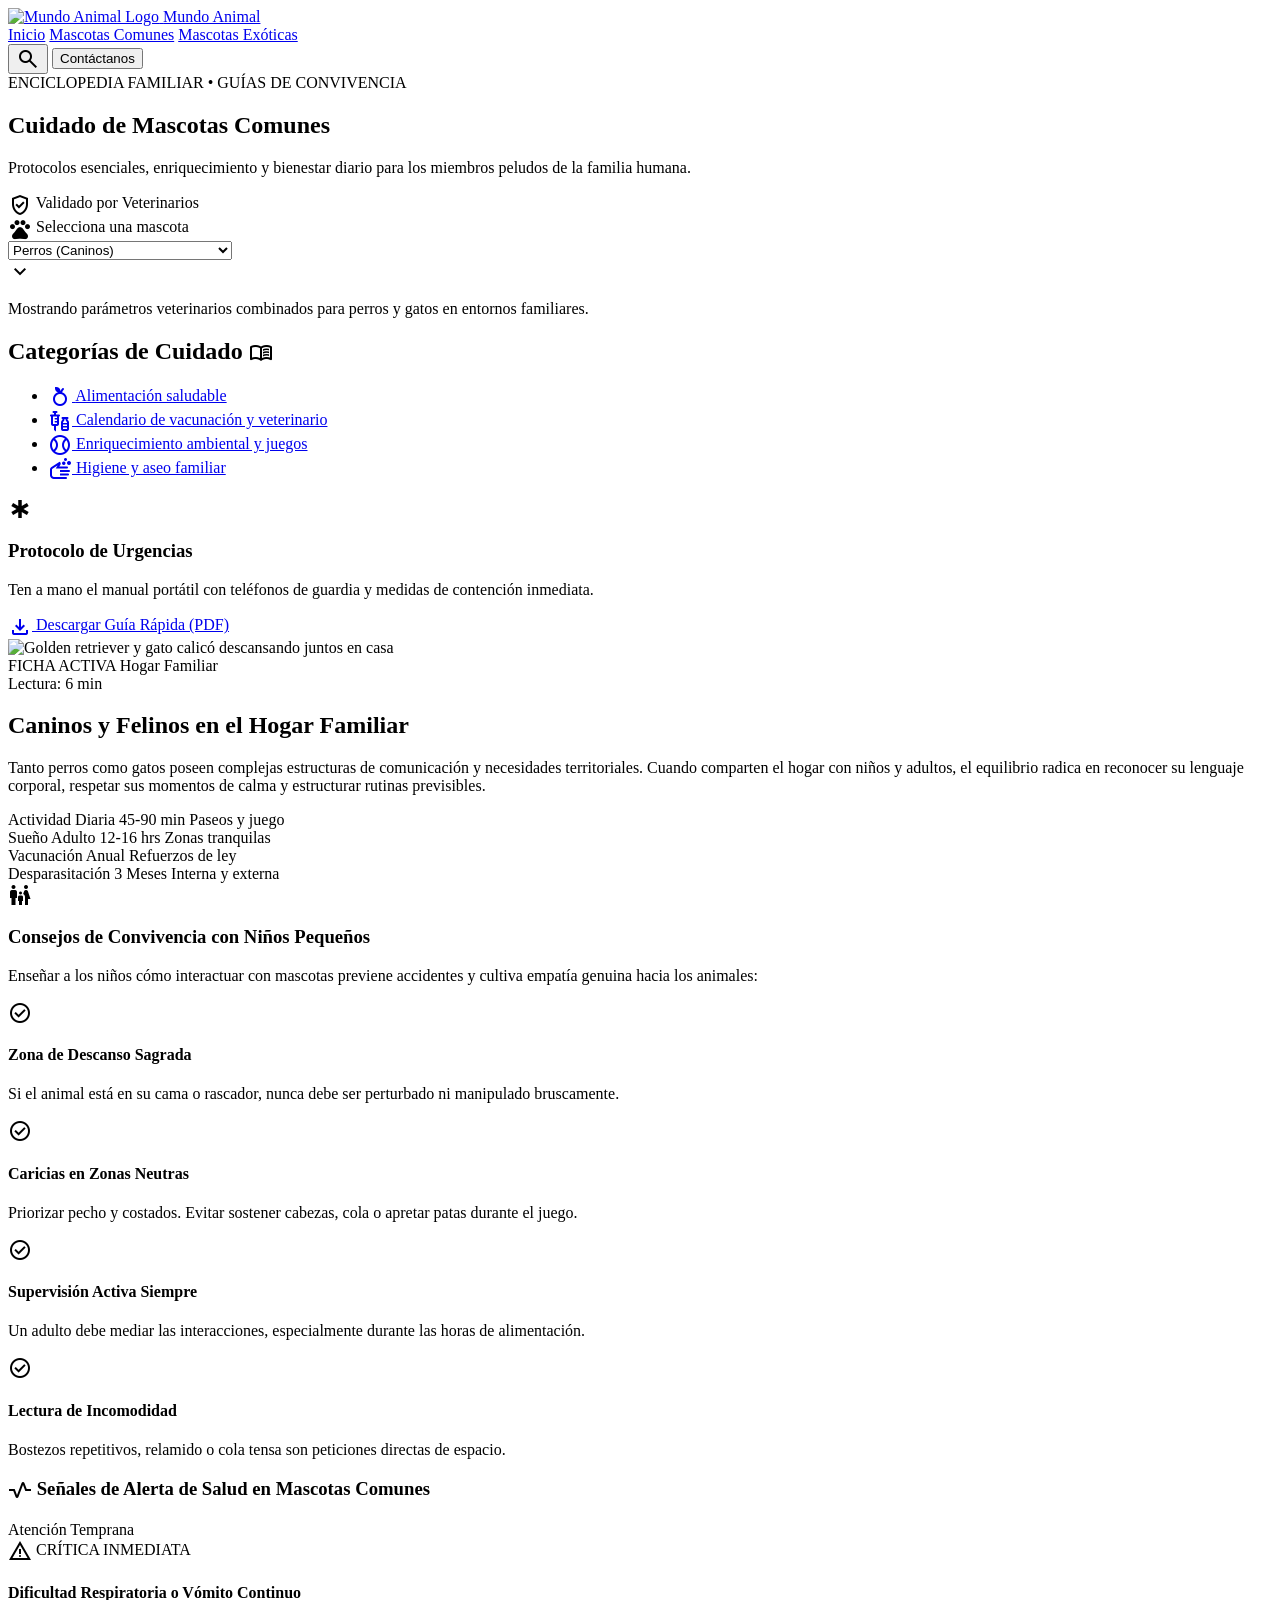
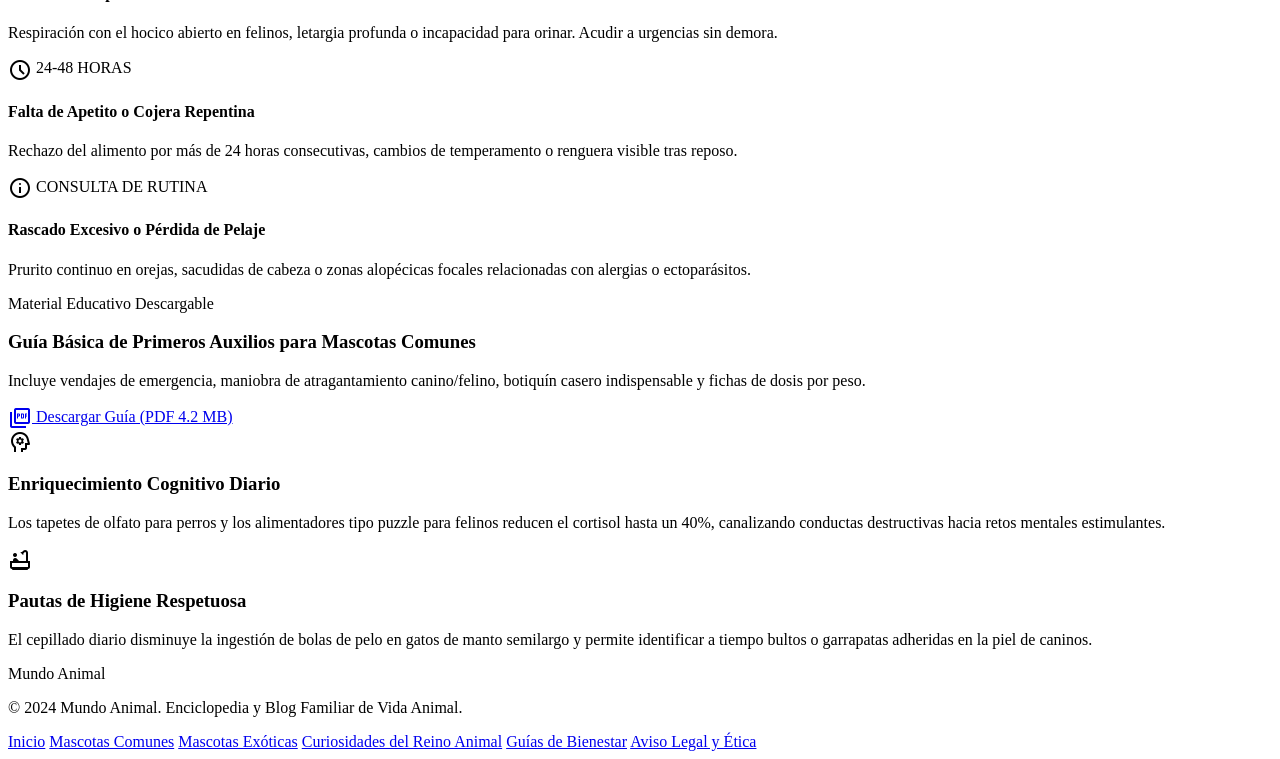
==== mascotas-comunes.html @ 9ab69fa8 "Proyecto unificado" ====
<!DOCTYPE html>
<html class="dark" lang="es">
<head>
    <meta charset="UTF-8">
    <meta name="viewport" content="width=device-width, initial-scale=1.0">
    <title>Mundo Animal - Cuidado de Mascotas Comunes</title>
    <link href="https://fonts.googleapis.com" rel="preconnect">
    <link crossorigin href="https://fonts.gstatic.com" rel="preconnect">
    <link href="https://fonts.googleapis.com/css2?family=Plus+Jakarta+Sans:wght@400;500;600;700;800&display=swap" rel="stylesheet">
    <link href="https://fonts.googleapis.com/css2?family=Material+Symbols+Outlined:wght,FILL@100..700,0..1&display=swap" rel="stylesheet">
    <script src="comunes-script.js"></script>
    <script src="https://cdn.tailwindcss.com?plugins=forms,container-queries"></script>
    <link rel="stylesheet" href="comunes-styles.css">
</head>
<body class="bg-background text-on-background min-h-screen flex flex-col font-body-md text-body-md antialiased selection:bg-primary selection:text-on-primary">
<header class="bg-surface/90 dark:bg-surface/90 backdrop-blur-md docked full-width top-0 sticky z-50 shadow-md">
<div class="flex justify-between items-center w-full px-6 md:px-10 max-w-7xl mx-auto h-20">
<a class="flex items-center gap-3 group" href="index.html">
<img alt="Mundo Animal Logo" class="h-10 w-10 object-contain rounded-md shadow-sm transition-transform group-hover:scale-105 duration-200" src="https://lh3.googleusercontent.com/aida/[base64]">
<span class="text-headline-md font-headline-md font-extrabold text-primary dark:text-primary tracking-wide">Mundo Animal</span>
</a>
<nav class="hidden md:flex items-center gap-8">
<a class="text-on-surface-variant dark:text-on-surface-variant hover:text-primary transition-colors pb-1 text-label-lg font-label-lg" href="index.html">Inicio</a>
<a class="text-primary dark:text-primary font-bold border-b-2 border-primary pb-1 text-label-lg font-label-lg" href="mascotas-comunes.html">Mascotas Comunes</a>
<a class="text-on-surface-variant dark:text-on-surface-variant hover:text-primary transition-colors pb-1 text-label-lg font-label-lg" href="mascotas-exoticas.html">Mascotas Exóticas</a>
</nav>
<div class="flex items-center gap-4">
<button aria-label="Buscar" class="p-2 text-on-surface-variant hover:text-primary hover:bg-surface-container dark:hover:bg-surface-container rounded-full transition-all flex items-center justify-center" type="button">
<span class="material-symbols-outlined" data-icon="search">search</span>
</button>
<button class="hidden sm:inline-flex items-center justify-center bg-primary text-on-primary font-label-lg text-label-lg px-5 py-2.5 rounded-lg shadow-md hover:brightness-110 active:scale-[0.98] transition-all" type="button">Contáctanos</button>
</div>
</div>
</header>
<section class="bg-surface-container-low px-6 md:px-10 py-6">
<div class="max-w-7xl mx-auto flex flex-col md:flex-row md:items-center justify-between gap-4">
<div>
<div class="flex items-center gap-2 text-label-sm font-label-sm text-tertiary mb-2">
<span class="">ENCICLOPEDIA FAMILIAR</span>
<span class="">•</span>
<span class="text-on-surface-variant">GUÍAS DE CONVIVENCIA</span>
</div>
<h1 class="text-headline-lg font-headline-lg text-primary tracking-tight">Cuidado de Mascotas Comunes</h1>
<p class="text-body-md font-body-md text-on-surface-variant mt-1 max-w-2xl">
          Protocolos esenciales, enriquecimiento y bienestar diario para los miembros peludos de la familia humana.
        </p>
</div>
<div class="flex items-center gap-3">
<span class="bg-surface-container-highest px-3 py-1.5 rounded-full text-label-sm font-label-sm text-tertiary flex items-center gap-1.5">
<span class="material-symbols-outlined text-[16px]" data-icon="verified_user">verified_user</span>
          Validado por Veterinarios
        </span>
</div>
</div>
</section>
<main class="max-w-7xl mx-auto w-full px-6 md:px-10 py-8 flex-1">
<div class="grid grid-cols-1 lg:grid-cols-12 gap-8 items-start">
<aside class="lg:col-span-4 space-y-6">
<div class="bg-surface-container-low p-6 rounded-xl shadow-md space-y-4">
<label class="block text-label-lg font-label-lg text-primary flex items-center gap-2" for="pet-selector">
<span class="material-symbols-outlined text-tertiary" data-icon="pets">pets</span>
            Selecciona una mascota
          </label>
<div class="relative">
<select class="w-full bg-surface-container-lowest text-on-surface rounded-lg px-4 py-3 appearance-none focus:outline-none focus:ring-1 focus:ring-tertiary font-body-md text-body-md cursor-pointer pr-10" id="pet-selector">
<option selected="" value="perros">Perros (Caninos)</option>
<option value="gatos">Gatos (Felinos)</option>
<option value="conejos">Conejos Enanos</option>
<option value="aves">Aves Domésticas</option>
<option value="peces">Peces de Agua Dulce</option>
<option value="roedores">Roedores (Hámsteres y Cobayas)</option>
</select>
<div class="absolute inset-y-0 right-0 flex items-center px-3 pointer-events-none text-primary">
<span class="material-symbols-outlined" data-icon="expand_more">expand_more</span>
</div>
</div>
<p class="text-body-sm font-body-sm text-outline">
            Mostrando parámetros veterinarios combinados para perros y gatos en entornos familiares.
          </p>
</div>
<nav aria-label="Categorías de Cuidado" class="bg-surface-container-low p-6 rounded-xl shadow-md space-y-3">
<h2 class="text-label-md font-label-md text-primary tracking-wider uppercase mb-4 flex items-center justify-between">
<span class="">Categorías de Cuidado</span>
<span class="material-symbols-outlined text-outline text-[18px]" data-icon="menu_book">menu_book</span>
</h2>
<ul class="space-y-1.5 font-label-lg text-label-lg">
<li class="">
<a class="flex items-center gap-3 px-3.5 py-3 rounded-lg bg-surface-container text-primary font-semibold hover:bg-surface-bright transition-colors group" href="#alimentacion">
<span class="material-symbols-outlined text-tertiary group-hover:scale-110 transition-transform" data-icon="nutrition">nutrition</span>
<span class="">Alimentación saludable</span>
</a>
</li>
<li class="">
<a class="flex items-center gap-3 px-3.5 py-3 rounded-lg text-on-surface-variant hover:text-primary hover:bg-surface-container transition-colors group" href="#vacunacion">
<span class="material-symbols-outlined text-outline group-hover:text-primary transition-colors" data-icon="vaccines">vaccines</span>
<span class="">Calendario de vacunación y veterinario</span>
</a>
</li>
<li class="">
<a class="flex items-center gap-3 px-3.5 py-3 rounded-lg text-on-surface-variant hover:text-primary hover:bg-surface-container transition-colors group" href="#enriquecimiento">
<span class="material-symbols-outlined text-outline group-hover:text-primary transition-colors" data-icon="sports_baseball">sports_baseball</span>
<span class="">Enriquecimiento ambiental y juegos</span>
</a>
</li>
<li class="">
<a class="flex items-center gap-3 px-3.5 py-3 rounded-lg text-on-surface-variant hover:text-primary hover:bg-surface-container transition-colors group" href="#higiene">
<span class="material-symbols-outlined text-outline group-hover:text-primary transition-colors" data-icon="soap">soap</span>
<span class="">Higiene y aseo familiar</span>
</a>
</li>
</ul>
</nav>
<div class="p-6 rounded-xl bg-secondary-container/40 space-y-4">
<div class="flex items-start gap-3">
<span class="material-symbols-outlined text-tertiary text-3xl" data-icon="emergency">emergency</span>
<div>
<h3 class="text-headline-sm font-headline-sm text-primary">Protocolo de Urgencias</h3>
<p class="text-body-sm font-body-sm text-on-surface-variant mt-1">
                Ten a mano el manual portátil con teléfonos de guardia y medidas de contención inmediata.
              </p>
</div>
</div>
<a class="w-full inline-flex items-center justify-center gap-2 bg-primary text-on-primary font-label-lg text-label-lg px-4 py-3 rounded-lg font-bold shadow-md hover:brightness-105 active:scale-[0.98] transition-all" href="#">
<span class="material-symbols-outlined" data-icon="download">download</span>
            Descargar Guía Rápida (PDF)
          </a>
</div>
</aside>
<section class="lg:col-span-8 space-y-8">
<article class="bg-surface-container-low rounded-xl overflow-hidden shadow-md">
<div class="relative h-64 md:h-80 w-full overflow-hidden">
<img class="w-full h-full object-cover" alt="Golden retriever y gato calicó descansando juntos en casa" src="https://lh3.googleusercontent.com/aida-public/[base64]">
<div class="absolute inset-0 bg-gradient-to-t from-surface-container-low via-surface-container-low/40 to-transparent"></div>
<div class="absolute bottom-4 left-6 right-6 flex flex-wrap items-center justify-between gap-2">
<div class="flex gap-2">
<span class="rounded-full bg-tertiary text-on-tertiary-container font-label-sm text-label-sm px-3 py-1 font-bold">FICHA ACTIVA</span>
<span class="rounded-full bg-surface-container-highest text-primary font-label-sm text-label-sm px-3 py-1">Hogar Familiar</span>
</div>
<span class="text-label-md font-label-md text-on-surface-variant bg-surface-container-lowest/80 px-2.5 py-1 rounded backdrop-blur-sm">Lectura: 6 min</span>
</div>
</div>
<div class="p-6 md:p-8 space-y-6">
<div>
<h2 class="text-headline-lg font-headline-lg text-primary">Caninos y Felinos en el Hogar Familiar</h2>
<p class="text-body-lg font-body-lg text-on-surface-variant mt-2 leading-relaxed">
                Tanto perros como gatos poseen complejas estructuras de comunicación y necesidades territoriales. Cuando comparten el hogar con niños y adultos, el equilibrio radica en reconocer su lenguaje corporal, respetar sus momentos de calma y estructurar rutinas previsibles.
              </p>
</div>
<div class="grid grid-cols-2 sm:grid-cols-4 gap-4 pt-2">
<div class="bg-surface-container p-4 rounded-lg">
<span class="block text-label-sm font-label-sm text-tertiary">Actividad Diaria</span>
<span class="text-headline-sm font-headline-sm text-primary font-bold">45-90 min</span>
<span class="block text-body-sm font-body-sm text-outline mt-0.5">Paseos y juego</span>
</div>
<div class="bg-surface-container p-4 rounded-lg">
<span class="block text-label-sm font-label-sm text-tertiary">Sueño Adulto</span>
<span class="text-headline-sm font-headline-sm text-primary font-bold">12-16 hrs</span>
<span class="block text-body-sm font-body-sm text-outline mt-0.5">Zonas tranquilas</span>
</div>
<div class="bg-surface-container p-4 rounded-lg">
<span class="block text-label-sm font-label-sm text-tertiary">Vacunación</span>
<span class="text-headline-sm font-headline-sm text-primary font-bold">Anual</span>
<span class="block text-body-sm font-body-sm text-outline mt-0.5">Refuerzos de ley</span>
</div>
<div class="bg-surface-container p-4 rounded-lg">
<span class="block text-label-sm font-label-sm text-tertiary">Desparasitación</span>
<span class="text-headline-sm font-headline-sm text-primary font-bold">3 Meses</span>
<span class="block text-body-sm font-body-sm text-outline mt-0.5">Interna y externa</span>
</div>
</div>
<div class="p-6 rounded-xl bg-surface-container space-y-4">
<div class="flex items-center gap-3">
<span class="material-symbols-outlined text-primary text-2xl" data-icon="family_restroom">family_restroom</span>
<h3 class="text-headline-sm font-headline-sm text-on-surface">Consejos de Convivencia con Niños Pequeños</h3>
</div>
<p class="text-body-md font-body-md text-on-surface-variant">
                Enseñar a los niños cómo interactuar con mascotas previene accidentes y cultiva empatía genuina hacia los animales:
              </p>
<div class="grid grid-cols-1 md:grid-cols-2 gap-4 pt-2">
<div class="flex gap-3 items-start">
<span class="material-symbols-outlined text-tertiary mt-1" data-icon="check_circle">check_circle</span>
<div>
<h4 class="font-bold text-label-lg font-label-lg text-primary">Zona de Descanso Sagrada</h4>
<p class="text-body-sm font-body-sm text-on-surface-variant">Si el animal está en su cama o rascador, nunca debe ser perturbado ni manipulado bruscamente.</p>
</div>
</div>
<div class="flex gap-3 items-start">
<span class="material-symbols-outlined text-tertiary mt-1" data-icon="check_circle">check_circle</span>
<div>
<h4 class="font-bold text-label-lg font-label-lg text-primary">Caricias en Zonas Neutras</h4>
<p class="text-body-sm font-body-sm text-on-surface-variant">Priorizar pecho y costados. Evitar sostener cabezas, cola o apretar patas durante el juego.</p>
</div>
</div>
<div class="flex gap-3 items-start">
<span class="material-symbols-outlined text-tertiary mt-1" data-icon="check_circle">check_circle</span>
<div>
<h4 class="font-bold text-label-lg font-label-lg text-primary">Supervisión Activa Siempre</h4>
<p class="text-body-sm font-body-sm text-on-surface-variant">Un adulto debe mediar las interacciones, especialmente durante las horas de alimentación.</p>
</div>
</div>
<div class="flex gap-3 items-start">
<span class="material-symbols-outlined text-tertiary mt-1" data-icon="check_circle">check_circle</span>
<div>
<h4 class="font-bold text-label-lg font-label-lg text-primary">Lectura de Incomodidad</h4>
<p class="text-body-sm font-body-sm text-on-surface-variant">Bostezos repetitivos, relamido o cola tensa son peticiones directas de espacio.</p>
</div>
</div>
</div>
</div>
<div class="space-y-4">
<div class="flex items-center justify-between">
<h3 class="text-headline-sm font-headline-sm text-primary flex items-center gap-2">
<span class="material-symbols-outlined text-tertiary" data-icon="vital_signs">vital_signs</span>
                  Señales de Alerta de Salud en Mascotas Comunes
                </h3>
<span class="text-label-sm font-label-sm text-outline">Atención Temprana</span>
</div>
<div class="grid grid-cols-1 md:grid-cols-3 gap-4">
<div class="bg-surface-container p-5 rounded-lg border-l-4 border-error space-y-2">
<div class="flex items-center justify-between text-error font-label-sm font-label-sm">
<span class="flex items-center gap-1 font-bold">
<span class="material-symbols-outlined text-[16px]" data-icon="warning">warning</span>
                      CRÍTICA INMEDIATA
                    </span>
</div>
<h4 class="font-bold text-label-lg font-label-lg text-on-surface">Dificultad Respiratoria o Vómito Continuo</h4>
<p class="text-body-sm font-body-sm text-on-surface-variant">
                    Respiración con el hocico abierto en felinos, letargia profunda o incapacidad para orinar. Acudir a urgencias sin demora.
                  </p>
</div>
<div class="bg-surface-container p-5 rounded-lg border-l-4 border-primary space-y-2">
<div class="flex items-center justify-between text-primary font-label-sm font-label-sm">
<span class="flex items-center gap-1 font-bold">
<span class="material-symbols-outlined text-[16px]" data-icon="schedule">schedule</span>
                      24-48 HORAS
                    </span>
</div>
<h4 class="font-bold text-label-lg font-label-lg text-on-surface">Falta de Apetito o Cojera Repentina</h4>
<p class="text-body-sm font-body-sm text-on-surface-variant">
                    Rechazo del alimento por más de 24 horas consecutivas, cambios de temperamento o renguera visible tras reposo.
                  </p>
</div>
<div class="bg-surface-container p-5 rounded-lg border-l-4 border-tertiary space-y-2">
<div class="flex items-center justify-between text-tertiary font-label-sm font-label-sm">
<span class="flex items-center gap-1 font-bold">
<span class="material-symbols-outlined text-[16px]" data-icon="info">info</span>
                      CONSULTA DE RUTINA
                    </span>
</div>
<h4 class="font-bold text-label-lg font-label-lg text-on-surface">Rascado Excesivo o Pérdida de Pelaje</h4>
<p class="text-body-sm font-body-sm text-on-surface-variant">
                    Prurito continuo en orejas, sacudidas de cabeza o zonas alopécicas focales relacionadas con alergias o ectoparásitos.
                  </p>
</div>
</div>
</div>
<div class="rounded-xl p-6 md:p-8 bg-surface-container-high flex flex-col md:flex-row items-center justify-between gap-6 shadow-md">
<div class="space-y-2 text-center md:text-left">
<span class="text-label-sm font-label-sm text-tertiary font-bold tracking-wider uppercase">Material Educativo Descargable</span>
<h3 class="text-headline-md font-headline-md text-primary font-bold">Guía Básica de Primeros Auxilios para Mascotas Comunes</h3>
<p class="text-body-md font-body-md text-on-surface-variant max-w-xl">
                  Incluye vendajes de emergencia, maniobra de atragantamiento canino/felino, botiquín casero indispensable y fichas de dosis por peso.
                </p>
</div>
<a class="inline-flex items-center gap-3 bg-primary hover:bg-primary-fixed-dim text-on-primary font-label-lg text-label-lg font-bold px-6 py-4 rounded-xl shadow-lg hover:shadow-primary/20 active:scale-[0.98] transition-all whitespace-nowrap" href="#">
<span class="material-symbols-outlined text-2xl" data-icon="picture_as_pdf">picture_as_pdf</span>
                Descargar Guía (PDF 4.2 MB)
              </a>
</div>
</div>
</article>
<div class="grid grid-cols-1 md:grid-cols-2 gap-6">
<div class="bg-surface-container-low p-6 rounded-xl space-y-3">
<div class="w-10 h-10 rounded-lg bg-surface-container flex items-center justify-center text-primary">
<span class="material-symbols-outlined" data-icon="psychology">psychology</span>
</div>
<h3 class="text-headline-sm font-headline-sm text-on-surface">Enriquecimiento Cognitivo Diario</h3>
<p class="text-body-sm font-body-sm text-on-surface-variant">
              Los tapetes de olfato para perros y los alimentadores tipo puzzle para felinos reducen el cortisol hasta un 40%, canalizando conductas destructivas hacia retos mentales estimulantes.
            </p>
</div>
<div class="bg-surface-container-low p-6 rounded-xl space-y-3">
<div class="w-10 h-10 rounded-lg bg-surface-container flex items-center justify-center text-tertiary">
<span class="material-symbols-outlined" data-icon="bathtub">bathtub</span>
</div>
<h3 class="text-headline-sm font-headline-sm text-on-surface">Pautas de Higiene Respetuosa</h3>
<p class="text-body-sm font-body-sm text-on-surface-variant">
              El cepillado diario disminuye la ingestión de bolas de pelo en gatos de manto semilargo y permite identificar a tiempo bultos o garrapatas adheridas en la piel de caninos.
            </p>
</div>
</div>
</section>
</div>
</main>
<footer class="bg-surface-container-lowest dark:bg-surface-container-lowest docked full-width flat no shadows mt-16">
<div class="w-full px-6 md:px-12 py-12 max-w-7xl mx-auto flex flex-col md:flex-row justify-between items-center gap-6">
<div class="flex flex-col items-center md:items-start gap-2">
<span class="text-headline-sm font-headline-sm font-bold text-primary dark:text-primary">Mundo Animal</span>
<p class="text-body-sm font-body-sm text-on-surface-variant text-center md:text-left">
          © 2024 Mundo Animal. Enciclopedia y Blog Familiar de Vida Animal.
        </p>
</div>
<nav class="flex flex-wrap justify-center md:justify-end gap-x-6 gap-y-2 text-label-md font-label-md">
<a class="text-on-surface-variant dark:text-on-surface-variant hover:text-primary transition-colors" href="index.html">Inicio</a>
<a class="text-primary dark:text-primary underline" href="mascotas-comunes.html">Mascotas Comunes</a>
<a class="text-on-surface-variant dark:text-on-surface-variant hover:text-primary transition-colors" href="mascotas-exoticas.html">Mascotas Exóticas</a>
<a class="text-on-surface-variant dark:text-on-surface-variant hover:text-primary transition-colors" href="#">Curiosidades del Reino Animal</a>
<a class="text-on-surface-variant dark:text-on-surface-variant hover:text-primary transition-colors" href="#">Guías de Bienestar</a>
<a class="text-on-surface-variant dark:text-on-surface-variant hover:text-primary transition-colors" href="#">Aviso Legal y Ética</a>
</nav>
</div>
</footer>
</body>
</html>
---- comunes-styles.css ----
.material-symbols-outlined {
  font-variation-settings: 'FILL' 0, 'wght' 400, 'GRAD' 0, 'opsz' 24;
  display: inline-block;
  vertical-align: middle;
  line-height: 1;
}
.gold-glow {
  box-shadow: 0 8px 24px -4px rgba(201, 169, 97, 0.25);
}
.gold-glow-hover:hover {
  box-shadow: 0 12px 28px -4px rgba(201, 169, 97, 0.4);
}
.turq-glow {
  box-shadow: 0 8px 24px -4px rgba(42, 157, 143, 0.25);
}
.card-oculta {
  display: none;
}
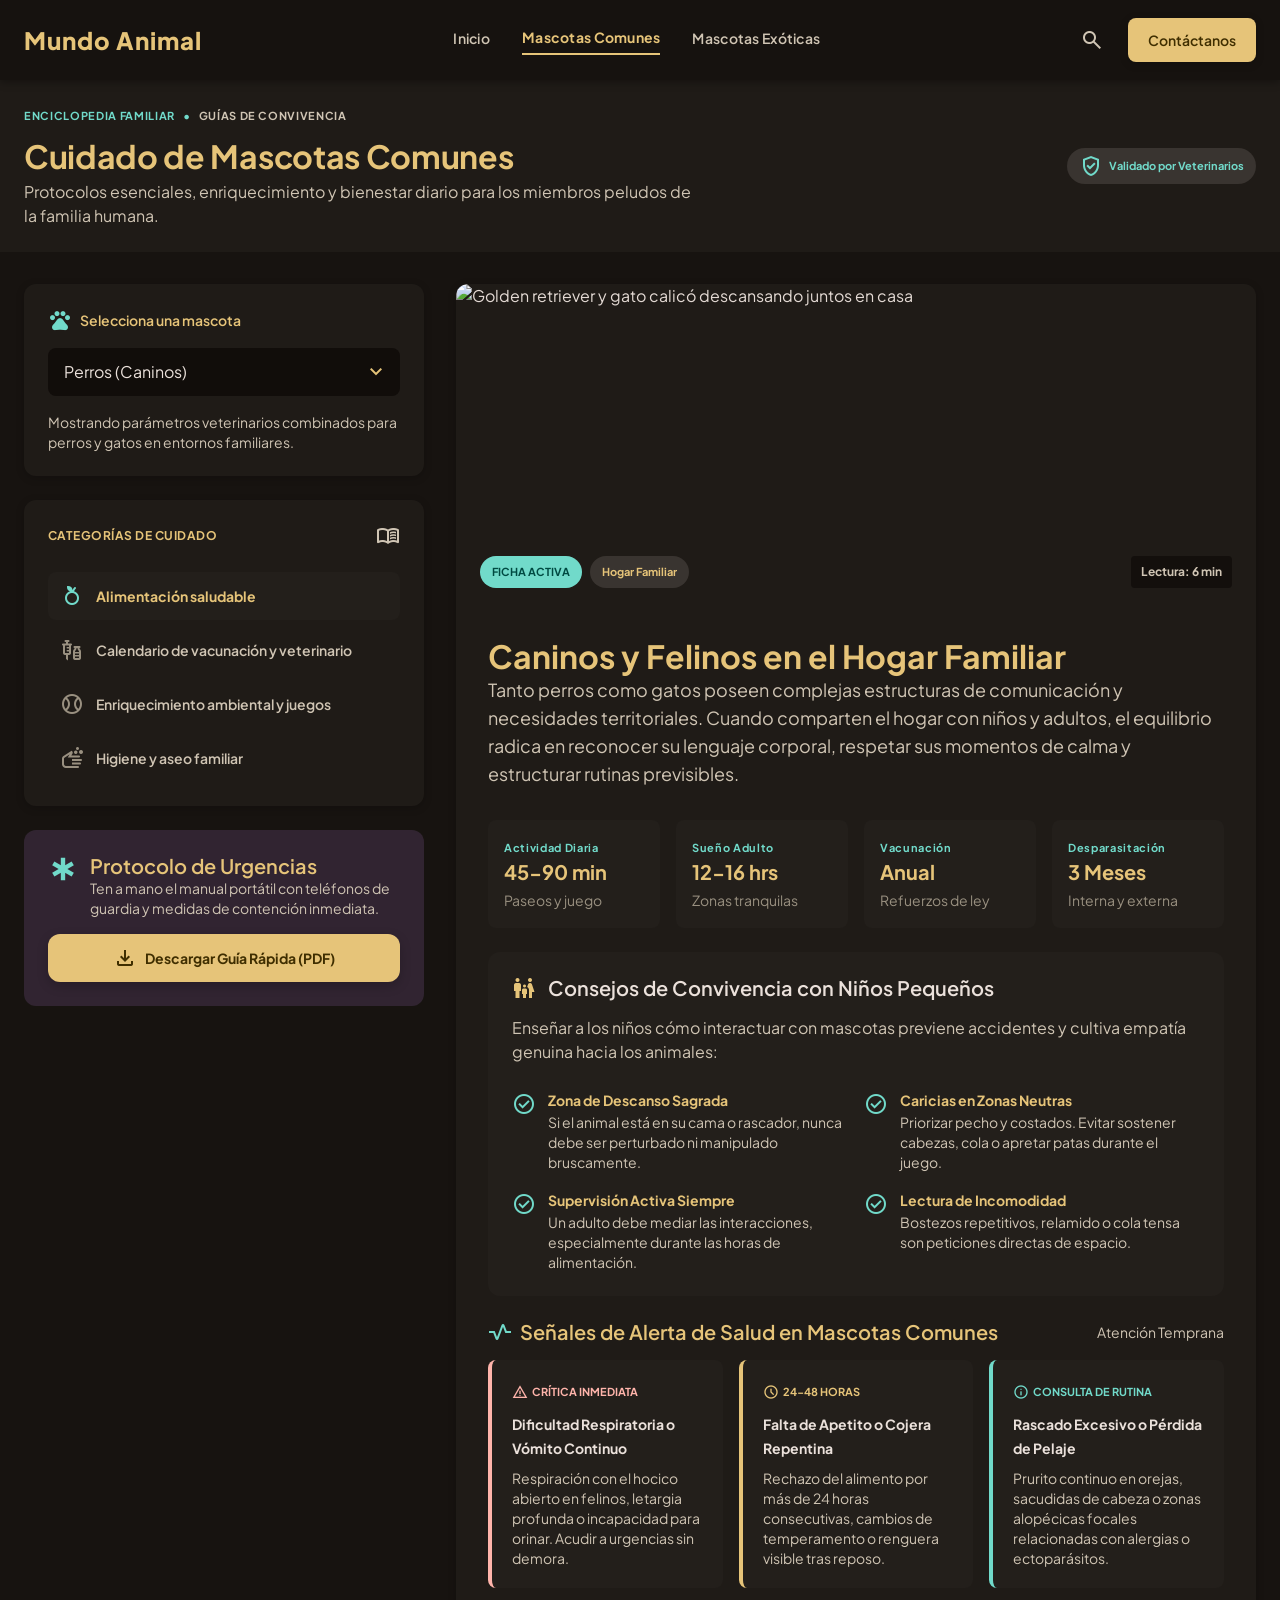
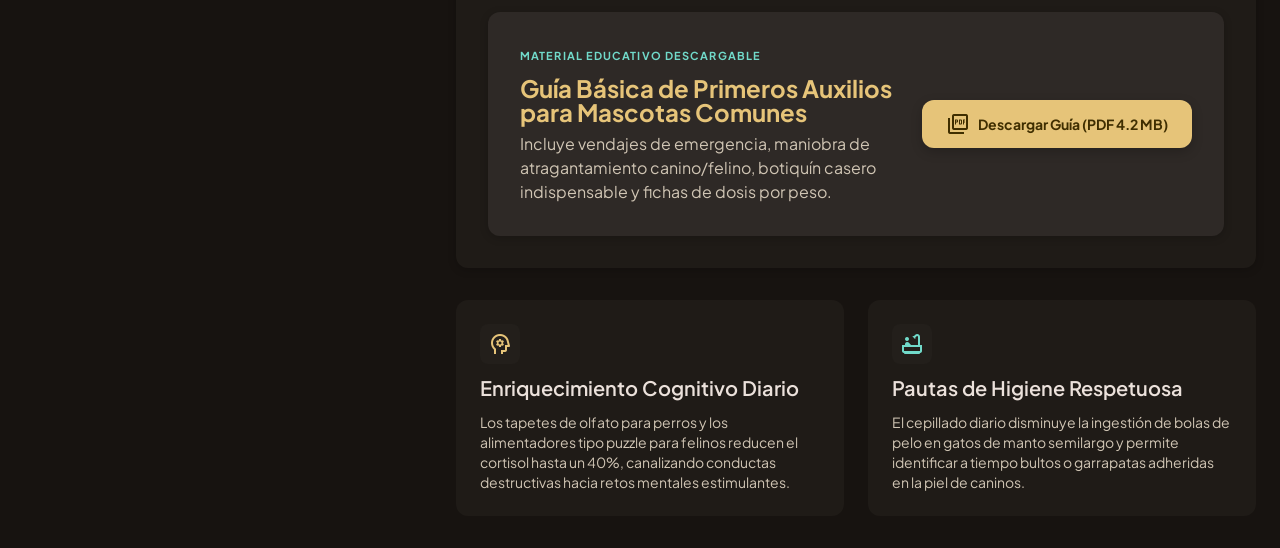
==== commit 174f1f61: "Update styles and scripts" ====
--- a/mascotas-comunes.html
+++ b/mascotas-comunes.html
@@ -1,5 +1,5 @@
 <!DOCTYPE html>
-<html class="dark" lang="es">
+<html lang="es">
 <head>
     <meta charset="UTF-8">
     <meta name="viewport" content="width=device-width, initial-scale=1.0">
@@ -8,307 +8,190 @@
     <link crossorigin href="https://fonts.gstatic.com" rel="preconnect">
     <link href="https://fonts.googleapis.com/css2?family=Plus+Jakarta+Sans:wght@400;500;600;700;800&display=swap" rel="stylesheet">
     <link href="https://fonts.googleapis.com/css2?family=Material+Symbols+Outlined:wght,FILL@100..700,0..1&display=swap" rel="stylesheet">
-    <script src="comunes-script.js"></script>
-    <script src="https://cdn.tailwindcss.com?plugins=forms,container-queries"></script>
     <link rel="stylesheet" href="comunes-styles.css">
 </head>
-<body class="bg-background text-on-background min-h-screen flex flex-col font-body-md text-body-md antialiased selection:bg-primary selection:text-on-primary">
-<header class="bg-surface/90 dark:bg-surface/90 backdrop-blur-md docked full-width top-0 sticky z-50 shadow-md">
-<div class="flex justify-between items-center w-full px-6 md:px-10 max-w-7xl mx-auto h-20">
-<a class="flex items-center gap-3 group" href="index.html">
-<img alt="Mundo Animal Logo" class="h-10 w-10 object-contain rounded-md shadow-sm transition-transform group-hover:scale-105 duration-200" src="https://lh3.googleusercontent.com/aida/[base64]">
-<span class="text-headline-md font-headline-md font-extrabold text-primary dark:text-primary tracking-wide">Mundo Animal</span>
-</a>
-<nav class="hidden md:flex items-center gap-8">
-<a class="text-on-surface-variant dark:text-on-surface-variant hover:text-primary transition-colors pb-1 text-label-lg font-label-lg" href="index.html">Inicio</a>
-<a class="text-primary dark:text-primary font-bold border-b-2 border-primary pb-1 text-label-lg font-label-lg" href="mascotas-comunes.html">Mascotas Comunes</a>
-<a class="text-on-surface-variant dark:text-on-surface-variant hover:text-primary transition-colors pb-1 text-label-lg font-label-lg" href="mascotas-exoticas.html">Mascotas Exóticas</a>
-</nav>
-<div class="flex items-center gap-4">
-<button aria-label="Buscar" class="p-2 text-on-surface-variant hover:text-primary hover:bg-surface-container dark:hover:bg-surface-container rounded-full transition-all flex items-center justify-center" type="button">
-<span class="material-symbols-outlined" data-icon="search">search</span>
-</button>
-<button class="hidden sm:inline-flex items-center justify-center bg-primary text-on-primary font-label-lg text-label-lg px-5 py-2.5 rounded-lg shadow-md hover:brightness-110 active:scale-[0.98] transition-all" type="button">Contáctanos</button>
-</div>
-</div>
+<body>
+<header class="header">
+  <div class="container header-in">
+    <a class="brand" href="index.html">
+      <span class="brand-name">Mundo Animal</span>
+    </a>
+    <nav class="nav">
+      <a href="index.html">Inicio</a>
+      <a href="mascotas-comunes.html" class="active">Mascotas Comunes</a>
+      <a href="mascotas-exoticas.html">Mascotas Exóticas</a>
+    </nav>
+    <div class="header-actions">
+      <button class="icon-btn" type="button" aria-label="Buscar"><span class="material-symbols-outlined">search</span></button>
+      <button class="contact-btn" type="button">Contáctanos</button>
+    </div>
+  </div>
 </header>
-<section class="bg-surface-container-low px-6 md:px-10 py-6">
-<div class="max-w-7xl mx-auto flex flex-col md:flex-row md:items-center justify-between gap-4">
-<div>
-<div class="flex items-center gap-2 text-label-sm font-label-sm text-tertiary mb-2">
-<span class="">ENCICLOPEDIA FAMILIAR</span>
-<span class="">•</span>
-<span class="text-on-surface-variant">GUÍAS DE CONVIVENCIA</span>
-</div>
-<h1 class="text-headline-lg font-headline-lg text-primary tracking-tight">Cuidado de Mascotas Comunes</h1>
-<p class="text-body-md font-body-md text-on-surface-variant mt-1 max-w-2xl">
-          Protocolos esenciales, enriquecimiento y bienestar diario para los miembros peludos de la familia humana.
-        </p>
-</div>
-<div class="flex items-center gap-3">
-<span class="bg-surface-container-highest px-3 py-1.5 rounded-full text-label-sm font-label-sm text-tertiary flex items-center gap-1.5">
-<span class="material-symbols-outlined text-[16px]" data-icon="verified_user">verified_user</span>
-          Validado por Veterinarios
-        </span>
-</div>
-</div>
+
+<section class="subheader">
+  <div class="container subheader-in">
+    <div>
+      <div class="subheader-kicker">
+        <span>ENCICLOPEDIA FAMILIAR</span>
+        <span>•</span>
+        <span class="muted">GUÍAS DE CONVIVENCIA</span>
+      </div>
+      <h1>Cuidado de Mascotas Comunes</h1>
+      <p class="muted">Protocolos esenciales, enriquecimiento y bienestar diario para los miembros peludos de la familia humana.</p>
+    </div>
+    <div class="verified-badge">
+      <span class="material-symbols-outlined">verified_user</span>
+      Validado por Veterinarios
+    </div>
+  </div>
 </section>
-<main class="max-w-7xl mx-auto w-full px-6 md:px-10 py-8 flex-1">
-<div class="grid grid-cols-1 lg:grid-cols-12 gap-8 items-start">
-<aside class="lg:col-span-4 space-y-6">
-<div class="bg-surface-container-low p-6 rounded-xl shadow-md space-y-4">
-<label class="block text-label-lg font-label-lg text-primary flex items-center gap-2" for="pet-selector">
-<span class="material-symbols-outlined text-tertiary" data-icon="pets">pets</span>
-            Selecciona una mascota
-          </label>
-<div class="relative">
-<select class="w-full bg-surface-container-lowest text-on-surface rounded-lg px-4 py-3 appearance-none focus:outline-none focus:ring-1 focus:ring-tertiary font-body-md text-body-md cursor-pointer pr-10" id="pet-selector">
-<option selected="" value="perros">Perros (Caninos)</option>
-<option value="gatos">Gatos (Felinos)</option>
-<option value="conejos">Conejos Enanos</option>
-<option value="aves">Aves Domésticas</option>
-<option value="peces">Peces de Agua Dulce</option>
-<option value="roedores">Roedores (Hámsteres y Cobayas)</option>
-</select>
-<div class="absolute inset-y-0 right-0 flex items-center px-3 pointer-events-none text-primary">
-<span class="material-symbols-outlined" data-icon="expand_more">expand_more</span>
-</div>
-</div>
-<p class="text-body-sm font-body-sm text-outline">
-            Mostrando parámetros veterinarios combinados para perros y gatos en entornos familiares.
-          </p>
-</div>
-<nav aria-label="Categorías de Cuidado" class="bg-surface-container-low p-6 rounded-xl shadow-md space-y-3">
-<h2 class="text-label-md font-label-md text-primary tracking-wider uppercase mb-4 flex items-center justify-between">
-<span class="">Categorías de Cuidado</span>
-<span class="material-symbols-outlined text-outline text-[18px]" data-icon="menu_book">menu_book</span>
-</h2>
-<ul class="space-y-1.5 font-label-lg text-label-lg">
-<li class="">
-<a class="flex items-center gap-3 px-3.5 py-3 rounded-lg bg-surface-container text-primary font-semibold hover:bg-surface-bright transition-colors group" href="#alimentacion">
-<span class="material-symbols-outlined text-tertiary group-hover:scale-110 transition-transform" data-icon="nutrition">nutrition</span>
-<span class="">Alimentación saludable</span>
-</a>
-</li>
-<li class="">
-<a class="flex items-center gap-3 px-3.5 py-3 rounded-lg text-on-surface-variant hover:text-primary hover:bg-surface-container transition-colors group" href="#vacunacion">
-<span class="material-symbols-outlined text-outline group-hover:text-primary transition-colors" data-icon="vaccines">vaccines</span>
-<span class="">Calendario de vacunación y veterinario</span>
-</a>
-</li>
-<li class="">
-<a class="flex items-center gap-3 px-3.5 py-3 rounded-lg text-on-surface-variant hover:text-primary hover:bg-surface-container transition-colors group" href="#enriquecimiento">
-<span class="material-symbols-outlined text-outline group-hover:text-primary transition-colors" data-icon="sports_baseball">sports_baseball</span>
-<span class="">Enriquecimiento ambiental y juegos</span>
-</a>
-</li>
-<li class="">
-<a class="flex items-center gap-3 px-3.5 py-3 rounded-lg text-on-surface-variant hover:text-primary hover:bg-surface-container transition-colors group" href="#higiene">
-<span class="material-symbols-outlined text-outline group-hover:text-primary transition-colors" data-icon="soap">soap</span>
-<span class="">Higiene y aseo familiar</span>
-</a>
-</li>
-</ul>
-</nav>
-<div class="p-6 rounded-xl bg-secondary-container/40 space-y-4">
-<div class="flex items-start gap-3">
-<span class="material-symbols-outlined text-tertiary text-3xl" data-icon="emergency">emergency</span>
-<div>
-<h3 class="text-headline-sm font-headline-sm text-primary">Protocolo de Urgencias</h3>
-<p class="text-body-sm font-body-sm text-on-surface-variant mt-1">
-                Ten a mano el manual portátil con teléfonos de guardia y medidas de contención inmediata.
-              </p>
-</div>
-</div>
-<a class="w-full inline-flex items-center justify-center gap-2 bg-primary text-on-primary font-label-lg text-label-lg px-4 py-3 rounded-lg font-bold shadow-md hover:brightness-105 active:scale-[0.98] transition-all" href="#">
-<span class="material-symbols-outlined" data-icon="download">download</span>
-            Descargar Guía Rápida (PDF)
-          </a>
-</div>
-</aside>
-<section class="lg:col-span-8 space-y-8">
-<article class="bg-surface-container-low rounded-xl overflow-hidden shadow-md">
-<div class="relative h-64 md:h-80 w-full overflow-hidden">
-<img class="w-full h-full object-cover" alt="Golden retriever y gato calicó descansando juntos en casa" src="https://lh3.googleusercontent.com/aida-public/[base64]">
-<div class="absolute inset-0 bg-gradient-to-t from-surface-container-low via-surface-container-low/40 to-transparent"></div>
-<div class="absolute bottom-4 left-6 right-6 flex flex-wrap items-center justify-between gap-2">
-<div class="flex gap-2">
-<span class="rounded-full bg-tertiary text-on-tertiary-container font-label-sm text-label-sm px-3 py-1 font-bold">FICHA ACTIVA</span>
-<span class="rounded-full bg-surface-container-highest text-primary font-label-sm text-label-sm px-3 py-1">Hogar Familiar</span>
-</div>
-<span class="text-label-md font-label-md text-on-surface-variant bg-surface-container-lowest/80 px-2.5 py-1 rounded backdrop-blur-sm">Lectura: 6 min</span>
-</div>
-</div>
-<div class="p-6 md:p-8 space-y-6">
-<div>
-<h2 class="text-headline-lg font-headline-lg text-primary">Caninos y Felinos en el Hogar Familiar</h2>
-<p class="text-body-lg font-body-lg text-on-surface-variant mt-2 leading-relaxed">
-                Tanto perros como gatos poseen complejas estructuras de comunicación y necesidades territoriales. Cuando comparten el hogar con niños y adultos, el equilibrio radica en reconocer su lenguaje corporal, respetar sus momentos de calma y estructurar rutinas previsibles.
-              </p>
-</div>
-<div class="grid grid-cols-2 sm:grid-cols-4 gap-4 pt-2">
-<div class="bg-surface-container p-4 rounded-lg">
-<span class="block text-label-sm font-label-sm text-tertiary">Actividad Diaria</span>
-<span class="text-headline-sm font-headline-sm text-primary font-bold">45-90 min</span>
-<span class="block text-body-sm font-body-sm text-outline mt-0.5">Paseos y juego</span>
-</div>
-<div class="bg-surface-container p-4 rounded-lg">
-<span class="block text-label-sm font-label-sm text-tertiary">Sueño Adulto</span>
-<span class="text-headline-sm font-headline-sm text-primary font-bold">12-16 hrs</span>
-<span class="block text-body-sm font-body-sm text-outline mt-0.5">Zonas tranquilas</span>
-</div>
-<div class="bg-surface-container p-4 rounded-lg">
-<span class="block text-label-sm font-label-sm text-tertiary">Vacunación</span>
-<span class="text-headline-sm font-headline-sm text-primary font-bold">Anual</span>
-<span class="block text-body-sm font-body-sm text-outline mt-0.5">Refuerzos de ley</span>
-</div>
-<div class="bg-surface-container p-4 rounded-lg">
-<span class="block text-label-sm font-label-sm text-tertiary">Desparasitación</span>
-<span class="text-headline-sm font-headline-sm text-primary font-bold">3 Meses</span>
-<span class="block text-body-sm font-body-sm text-outline mt-0.5">Interna y externa</span>
-</div>
-</div>
-<div class="p-6 rounded-xl bg-surface-container space-y-4">
-<div class="flex items-center gap-3">
-<span class="material-symbols-outlined text-primary text-2xl" data-icon="family_restroom">family_restroom</span>
-<h3 class="text-headline-sm font-headline-sm text-on-surface">Consejos de Convivencia con Niños Pequeños</h3>
-</div>
-<p class="text-body-md font-body-md text-on-surface-variant">
-                Enseñar a los niños cómo interactuar con mascotas previene accidentes y cultiva empatía genuina hacia los animales:
-              </p>
-<div class="grid grid-cols-1 md:grid-cols-2 gap-4 pt-2">
-<div class="flex gap-3 items-start">
-<span class="material-symbols-outlined text-tertiary mt-1" data-icon="check_circle">check_circle</span>
-<div>
-<h4 class="font-bold text-label-lg font-label-lg text-primary">Zona de Descanso Sagrada</h4>
-<p class="text-body-sm font-body-sm text-on-surface-variant">Si el animal está en su cama o rascador, nunca debe ser perturbado ni manipulado bruscamente.</p>
-</div>
-</div>
-<div class="flex gap-3 items-start">
-<span class="material-symbols-outlined text-tertiary mt-1" data-icon="check_circle">check_circle</span>
-<div>
-<h4 class="font-bold text-label-lg font-label-lg text-primary">Caricias en Zonas Neutras</h4>
-<p class="text-body-sm font-body-sm text-on-surface-variant">Priorizar pecho y costados. Evitar sostener cabezas, cola o apretar patas durante el juego.</p>
-</div>
-</div>
-<div class="flex gap-3 items-start">
-<span class="material-symbols-outlined text-tertiary mt-1" data-icon="check_circle">check_circle</span>
-<div>
-<h4 class="font-bold text-label-lg font-label-lg text-primary">Supervisión Activa Siempre</h4>
-<p class="text-body-sm font-body-sm text-on-surface-variant">Un adulto debe mediar las interacciones, especialmente durante las horas de alimentación.</p>
-</div>
-</div>
-<div class="flex gap-3 items-start">
-<span class="material-symbols-outlined text-tertiary mt-1" data-icon="check_circle">check_circle</span>
-<div>
-<h4 class="font-bold text-label-lg font-label-lg text-primary">Lectura de Incomodidad</h4>
-<p class="text-body-sm font-body-sm text-on-surface-variant">Bostezos repetitivos, relamido o cola tensa son peticiones directas de espacio.</p>
-</div>
-</div>
-</div>
-</div>
-<div class="space-y-4">
-<div class="flex items-center justify-between">
-<h3 class="text-headline-sm font-headline-sm text-primary flex items-center gap-2">
-<span class="material-symbols-outlined text-tertiary" data-icon="vital_signs">vital_signs</span>
-                  Señales de Alerta de Salud en Mascotas Comunes
-                </h3>
-<span class="text-label-sm font-label-sm text-outline">Atención Temprana</span>
-</div>
-<div class="grid grid-cols-1 md:grid-cols-3 gap-4">
-<div class="bg-surface-container p-5 rounded-lg border-l-4 border-error space-y-2">
-<div class="flex items-center justify-between text-error font-label-sm font-label-sm">
-<span class="flex items-center gap-1 font-bold">
-<span class="material-symbols-outlined text-[16px]" data-icon="warning">warning</span>
-                      CRÍTICA INMEDIATA
-                    </span>
-</div>
-<h4 class="font-bold text-label-lg font-label-lg text-on-surface">Dificultad Respiratoria o Vómito Continuo</h4>
-<p class="text-body-sm font-body-sm text-on-surface-variant">
-                    Respiración con el hocico abierto en felinos, letargia profunda o incapacidad para orinar. Acudir a urgencias sin demora.
-                  </p>
-</div>
-<div class="bg-surface-container p-5 rounded-lg border-l-4 border-primary space-y-2">
-<div class="flex items-center justify-between text-primary font-label-sm font-label-sm">
-<span class="flex items-center gap-1 font-bold">
-<span class="material-symbols-outlined text-[16px]" data-icon="schedule">schedule</span>
-                      24-48 HORAS
-                    </span>
-</div>
-<h4 class="font-bold text-label-lg font-label-lg text-on-surface">Falta de Apetito o Cojera Repentina</h4>
-<p class="text-body-sm font-body-sm text-on-surface-variant">
-                    Rechazo del alimento por más de 24 horas consecutivas, cambios de temperamento o renguera visible tras reposo.
-                  </p>
-</div>
-<div class="bg-surface-container p-5 rounded-lg border-l-4 border-tertiary space-y-2">
-<div class="flex items-center justify-between text-tertiary font-label-sm font-label-sm">
-<span class="flex items-center gap-1 font-bold">
-<span class="material-symbols-outlined text-[16px]" data-icon="info">info</span>
-                      CONSULTA DE RUTINA
-                    </span>
-</div>
-<h4 class="font-bold text-label-lg font-label-lg text-on-surface">Rascado Excesivo o Pérdida de Pelaje</h4>
-<p class="text-body-sm font-body-sm text-on-surface-variant">
-                    Prurito continuo en orejas, sacudidas de cabeza o zonas alopécicas focales relacionadas con alergias o ectoparásitos.
-                  </p>
-</div>
-</div>
-</div>
-<div class="rounded-xl p-6 md:p-8 bg-surface-container-high flex flex-col md:flex-row items-center justify-between gap-6 shadow-md">
-<div class="space-y-2 text-center md:text-left">
-<span class="text-label-sm font-label-sm text-tertiary font-bold tracking-wider uppercase">Material Educativo Descargable</span>
-<h3 class="text-headline-md font-headline-md text-primary font-bold">Guía Básica de Primeros Auxilios para Mascotas Comunes</h3>
-<p class="text-body-md font-body-md text-on-surface-variant max-w-xl">
-                  Incluye vendajes de emergencia, maniobra de atragantamiento canino/felino, botiquín casero indispensable y fichas de dosis por peso.
-                </p>
-</div>
-<a class="inline-flex items-center gap-3 bg-primary hover:bg-primary-fixed-dim text-on-primary font-label-lg text-label-lg font-bold px-6 py-4 rounded-xl shadow-lg hover:shadow-primary/20 active:scale-[0.98] transition-all whitespace-nowrap" href="#">
-<span class="material-symbols-outlined text-2xl" data-icon="picture_as_pdf">picture_as_pdf</span>
-                Descargar Guía (PDF 4.2 MB)
-              </a>
-</div>
-</div>
-</article>
-<div class="grid grid-cols-1 md:grid-cols-2 gap-6">
-<div class="bg-surface-container-low p-6 rounded-xl space-y-3">
-<div class="w-10 h-10 rounded-lg bg-surface-container flex items-center justify-center text-primary">
-<span class="material-symbols-outlined" data-icon="psychology">psychology</span>
-</div>
-<h3 class="text-headline-sm font-headline-sm text-on-surface">Enriquecimiento Cognitivo Diario</h3>
-<p class="text-body-sm font-body-sm text-on-surface-variant">
-              Los tapetes de olfato para perros y los alimentadores tipo puzzle para felinos reducen el cortisol hasta un 40%, canalizando conductas destructivas hacia retos mentales estimulantes.
-            </p>
-</div>
-<div class="bg-surface-container-low p-6 rounded-xl space-y-3">
-<div class="w-10 h-10 rounded-lg bg-surface-container flex items-center justify-center text-tertiary">
-<span class="material-symbols-outlined" data-icon="bathtub">bathtub</span>
-</div>
-<h3 class="text-headline-sm font-headline-sm text-on-surface">Pautas de Higiene Respetuosa</h3>
-<p class="text-body-sm font-body-sm text-on-surface-variant">
-              El cepillado diario disminuye la ingestión de bolas de pelo en gatos de manto semilargo y permite identificar a tiempo bultos o garrapatas adheridas en la piel de caninos.
-            </p>
-</div>
-</div>
-</section>
-</div>
+
+<main class="container main-layout">
+  <div class="layout-grid">
+    <aside class="sidebar">
+      <div class="card">
+        <label class="field-label" for="pet-selector">
+          <span class="material-symbols-outlined c-ter">pets</span>
+          Selecciona una mascota
+        </label>
+        <div class="select-wrap">
+          <select id="pet-selector">
+            <option selected value="perros">Perros (Caninos)</option>
+            <option value="gatos">Gatos (Felinos)</option>
+            <option value="conejos">Conejos Enanos</option>
+            <option value="aves">Aves Domésticas</option>
+            <option value="peces">Peces de Agua Dulce</option>
+            <option value="roedores">Roedores (Hámsteres y Cobayas)</option>
+          </select>
+          <span class="material-symbols-outlined select-arrow">expand_more</span>
+        </div>
+        <p class="small muted">Mostrando parámetros veterinarios combinados para perros y gatos en entornos familiares.</p>
+      </div>
+
+      <nav class="card" aria-label="Categorías de Cuidado">
+        <h2 class="card-section-title">
+          <span>Categorías de Cuidado</span>
+          <span class="material-symbols-outlined muted">menu_book</span>
+        </h2>
+        <ul class="cat-list">
+          <li><a class="cat-item cat-active" href="#alimentacion"><span class="material-symbols-outlined c-ter">nutrition</span><span>Alimentación saludable</span></a></li>
+          <li><a class="cat-item" href="#vacunacion"><span class="material-symbols-outlined">vaccines</span><span>Calendario de vacunación y veterinario</span></a></li>
+          <li><a class="cat-item" href="#enriquecimiento"><span class="material-symbols-outlined">sports_baseball</span><span>Enriquecimiento ambiental y juegos</span></a></li>
+          <li><a class="cat-item" href="#higiene"><span class="material-symbols-outlined">soap</span><span>Higiene y aseo familiar</span></a></li>
+        </ul>
+      </nav>
+
+      <div class="emergency-card">
+        <div class="emergency-top">
+          <span class="material-symbols-outlined emergency-icon">emergency</span>
+          <div>
+            <h3>Protocolo de Urgencias</h3>
+            <p class="small muted">Ten a mano el manual portátil con teléfonos de guardia y medidas de contención inmediata.</p>
+          </div>
+        </div>
+        <a class="btn-primary full-width" href="#">
+          <span class="material-symbols-outlined">download</span>
+          Descargar Guía Rápida (PDF)
+        </a>
+      </div>
+    </aside>
+
+    <section class="content">
+      <article class="main-article">
+        <div class="article-hero">
+          <img alt="Golden retriever y gato calicó descansando juntos en casa" src="https://lh3.googleusercontent.com/aida-public/[base64]">
+          <div class="article-hero-overlay"></div>
+          <div class="article-hero-bottom">
+            <div class="article-tags">
+              <span class="tag tag-ter">FICHA ACTIVA</span>
+              <span class="tag tag-surface">Hogar Familiar</span>
+            </div>
+            <span class="reading-time">Lectura: 6 min</span>
+          </div>
+        </div>
+
+        <div class="article-body">
+          <div>
+            <h2>Caninos y Felinos en el Hogar Familiar</h2>
+            <p class="body-lg muted">Tanto perros como gatos poseen complejas estructuras de comunicación y necesidades territoriales. Cuando comparten el hogar con niños y adultos, el equilibrio radica en reconocer su lenguaje corporal, respetar sus momentos de calma y estructurar rutinas previsibles.</p>
+          </div>
+
+          <div class="stats-grid">
+            <div class="stat-box"><span class="stat-label">Actividad Diaria</span><span class="stat-value">45-90 min</span><span class="stat-sub">Paseos y juego</span></div>
+            <div class="stat-box"><span class="stat-label">Sueño Adulto</span><span class="stat-value">12-16 hrs</span><span class="stat-sub">Zonas tranquilas</span></div>
+            <div class="stat-box"><span class="stat-label">Vacunación</span><span class="stat-value">Anual</span><span class="stat-sub">Refuerzos de ley</span></div>
+            <div class="stat-box"><span class="stat-label">Desparasitación</span><span class="stat-value">3 Meses</span><span class="stat-sub">Interna y externa</span></div>
+          </div>
+
+          <div class="tips-section">
+            <div class="tips-header">
+              <span class="material-symbols-outlined c-pri">family_restroom</span>
+              <h3>Consejos de Convivencia con Niños Pequeños</h3>
+            </div>
+            <p class="muted">Enseñar a los niños cómo interactuar con mascotas previene accidentes y cultiva empatía genuina hacia los animales:</p>
+            <div class="tips-grid">
+              <div class="tip"><span class="material-symbols-outlined c-ter">check_circle</span><div><h4>Zona de Descanso Sagrada</h4><p class="small muted">Si el animal está en su cama o rascador, nunca debe ser perturbado ni manipulado bruscamente.</p></div></div>
+              <div class="tip"><span class="material-symbols-outlined c-ter">check_circle</span><div><h4>Caricias en Zonas Neutras</h4><p class="small muted">Priorizar pecho y costados. Evitar sostener cabezas, cola o apretar patas durante el juego.</p></div></div>
+              <div class="tip"><span class="material-symbols-outlined c-ter">check_circle</span><div><h4>Supervisión Activa Siempre</h4><p class="small muted">Un adulto debe mediar las interacciones, especialmente durante las horas de alimentación.</p></div></div>
+              <div class="tip"><span class="material-symbols-outlined c-ter">check_circle</span><div><h4>Lectura de Incomodidad</h4><p class="small muted">Bostezos repetitivos, relamido o cola tensa son peticiones directas de espacio.</p></div></div>
+            </div>
+          </div>
+
+          <div class="alerts-section">
+            <div class="alerts-header">
+              <h3><span class="material-symbols-outlined c-ter">vital_signs</span> Señales de Alerta de Salud en Mascotas Comunes</h3>
+              <span class="small muted">Atención Temprana</span>
+            </div>
+            <div class="alerts-grid">
+              <div class="alert-card alert-critical">
+                <div class="alert-level"><span class="material-symbols-outlined">warning</span> CRÍTICA INMEDIATA</div>
+                <h4>Dificultad Respiratoria o Vómito Continuo</h4>
+                <p class="small muted">Respiración con el hocico abierto en felinos, letargia profunda o incapacidad para orinar. Acudir a urgencias sin demora.</p>
+              </div>
+              <div class="alert-card alert-moderate">
+                <div class="alert-level"><span class="material-symbols-outlined">schedule</span> 24-48 HORAS</div>
+                <h4>Falta de Apetito o Cojera Repentina</h4>
+                <p class="small muted">Rechazo del alimento por más de 24 horas consecutivas, cambios de temperamento o renguera visible tras reposo.</p>
+              </div>
+              <div class="alert-card alert-routine">
+                <div class="alert-level"><span class="material-symbols-outlined">info</span> CONSULTA DE RUTINA</div>
+                <h4>Rascado Excesivo o Pérdida de Pelaje</h4>
+                <p class="small muted">Prurito continuo en orejas, sacudidas de cabeza o zonas alopécicas focales relacionadas con alergias o ectoparásitos.</p>
+              </div>
+            </div>
+          </div>
+
+          <div class="download-banner">
+            <div class="download-text">
+              <span class="kicker">Material Educativo Descargable</span>
+              <h3>Guía Básica de Primeros Auxilios para Mascotas Comunes</h3>
+              <p class="muted">Incluye vendajes de emergencia, maniobra de atragantamiento canino/felino, botiquín casero indispensable y fichas de dosis por peso.</p>
+            </div>
+            <a class="btn-primary" href="#">
+              <span class="material-symbols-outlined">picture_as_pdf</span>
+              Descargar Guía (PDF 4.2 MB)
+            </a>
+          </div>
+        </div>
+      </article>
+
+      <div class="snippets-grid">
+        <div class="snippet-card">
+          <div class="snippet-icon"><span class="material-symbols-outlined c-pri">psychology</span></div>
+          <h3>Enriquecimiento Cognitivo Diario</h3>
+          <p class="small muted">Los tapetes de olfato para perros y los alimentadores tipo puzzle para felinos reducen el cortisol hasta un 40%, canalizando conductas destructivas hacia retos mentales estimulantes.</p>
+        </div>
+        <div class="snippet-card">
+          <div class="snippet-icon"><span class="material-symbols-outlined c-ter">bathtub</span></div>
+          <h3>Pautas de Higiene Respetuosa</h3>
+          <p class="small muted">El cepillado diario disminuye la ingestión de bolas de pelo en gatos de manto semilargo y permite identificar a tiempo bultos o garrapatas adheridas en la piel de caninos.</p>
+        </div>
+      </div>
+    </section>
+  </div>
 </main>
-<footer class="bg-surface-container-lowest dark:bg-surface-container-lowest docked full-width flat no shadows mt-16">
-<div class="w-full px-6 md:px-12 py-12 max-w-7xl mx-auto flex flex-col md:flex-row justify-between items-center gap-6">
-<div class="flex flex-col items-center md:items-start gap-2">
-<span class="text-headline-sm font-headline-sm font-bold text-primary dark:text-primary">Mundo Animal</span>
-<p class="text-body-sm font-body-sm text-on-surface-variant text-center md:text-left">
-          © 2024 Mundo Animal. Enciclopedia y Blog Familiar de Vida Animal.
-        </p>
-</div>
-<nav class="flex flex-wrap justify-center md:justify-end gap-x-6 gap-y-2 text-label-md font-label-md">
-<a class="text-on-surface-variant dark:text-on-surface-variant hover:text-primary transition-colors" href="index.html">Inicio</a>
-<a class="text-primary dark:text-primary underline" href="mascotas-comunes.html">Mascotas Comunes</a>
-<a class="text-on-surface-variant dark:text-on-surface-variant hover:text-primary transition-colors" href="mascotas-exoticas.html">Mascotas Exóticas</a>
-<a class="text-on-surface-variant dark:text-on-surface-variant hover:text-primary transition-colors" href="#">Curiosidades del Reino Animal</a>
-<a class="text-on-surface-variant dark:text-on-surface-variant hover:text-primary transition-colors" href="#">Guías de Bienestar</a>
-<a class="text-on-surface-variant dark:text-on-surface-variant hover:text-primary transition-colors" href="#">Aviso Legal y Ética</a>
-</nav>
-</div>
-</footer>
+
+
+<script src="comunes-script.js"></script>
 </body>
 </html>
--- a/comunes-styles.css
+++ b/comunes-styles.css
@@ -1,19 +1,176 @@
-.material-symbols-outlined {
-  font-variation-settings: 'FILL' 0, 'wght' 400, 'GRAD' 0, 'opsz' 24;
-  display: inline-block;
-  vertical-align: middle;
-  line-height: 1;
+:root {
+  --pri: #e6c479; --pri-dim: #e4c278; --pri-fixed: #ffdf9b; --pri-container: #c9a961;
+  --sec: #dcbce3; --sec-container: #594061; --sec-fixed: #f9d8ff;
+  --ter: #71daca; --ter-container: #53beaf; --ter-fixed: #8cf5e4;
+  --surface: #171310; --surface-container: #231f1b; --surface-container-low: #1f1b17;
+  --surface-container-high: #2e2926; --surface-container-highest: #393430;
+  --surface-container-lowest: #110d0a; --surface-bright: #3e3834;
+  --bg: #171310; --on-surface: #ebe1db; --on-surface-variant: #d0c5b4;
+  --on-bg: #ebe1db; --on-pri: #3f2e00; --on-pri-fixed: #251a00;
+  --on-ter-container: #004a42; --on-sec: #3f2847;
+  --outline: #999080; --outline-var: #4d4639;
+  --error: #ffb4ab; --error-container: #93000a;
+  --font: 'Plus Jakarta Sans', sans-serif;
 }
-.gold-glow {
-  box-shadow: 0 8px 24px -4px rgba(201, 169, 97, 0.25);
+*, *::before, *::after { box-sizing: border-box; margin: 0; padding: 0; }
+img { display: block; max-width: 100%; }
+a { color: inherit; text-decoration: none; }
+button, select, input { font: inherit; color: inherit; }
+button { background: none; cursor: pointer; border: none; }
+ul { list-style: none; }
+h1, h2, h3, h4 { font-weight: inherit; font-size: inherit; }
+html { color-scheme: dark; }
+body { font-family: var(--font); background: var(--bg); color: var(--on-surface); min-height: 100vh; display: flex; flex-direction: column; -webkit-font-smoothing: antialiased; font-size: 16px; line-height: 24px; }
+::selection { background: var(--ter-container); color: var(--on-ter-container); }
+.container { max-width: 80rem; margin: 0 auto; padding: 0 1.5rem; width: 100%; }
+.material-symbols-outlined { font-variation-settings: 'FILL' 0, 'wght' 400, 'GRAD' 0, 'opsz' 24; display: inline-block; vertical-align: middle; line-height: 1; }
+.muted { color: var(--on-surface-variant); }
+.c-pri { color: var(--pri); }
+.c-sec { color: var(--sec); }
+.c-ter { color: var(--ter); }
+.small { font-size: 14px; line-height: 20px; }
+.body-lg { font-size: 18px; line-height: 28px; }
+
+/* HEADER */
+.header { background: rgba(23,19,16,.92); backdrop-filter: blur(12px); position: sticky; top: 0; z-index: 50; box-shadow: 0 2px 8px rgba(0,0,0,.35); }
+.header-in { display: flex; justify-content: space-between; align-items: center; height: 5rem; }
+.brand { display: flex; align-items: center; gap: .75rem; }
+.brand-name { font-size: 24px; line-height: 32px; font-weight: 800; color: var(--pri); letter-spacing: .04em; }
+.nav { display: flex; align-items: center; gap: 2rem; font-size: 14px; font-weight: 600; letter-spacing: .02em; }
+.nav a { color: var(--on-surface-variant); padding-bottom: 4px; transition: color .2s; }
+.nav a:hover, .nav a.active { color: var(--pri); }
+.nav a.active { font-weight: 700; border-bottom: 2px solid var(--pri); }
+.header-actions { display: flex; align-items: center; gap: 1rem; }
+.icon-btn { width: 40px; height: 40px; border-radius: 50%; display: flex; align-items: center; justify-content: center; color: var(--on-surface-variant); transition: all .2s; }
+.icon-btn:hover { color: var(--pri); background: var(--surface-container); }
+.contact-btn { display: inline-flex; align-items: center; justify-content: center; padding: .625rem 1.25rem; border-radius: .5rem; background: var(--pri); color: var(--on-pri); font-size: 14px; font-weight: 600; transition: all .2s; box-shadow: 0 2px 8px rgba(0,0,0,.2); }
+.contact-btn:hover { filter: brightness(1.1); }
+
+/* SUBHEADER */
+.subheader { background: var(--surface-container-low); padding: 1.5rem 0; }
+.subheader-in { display: flex; flex-direction: column; gap: 1rem; }
+.subheader-kicker { display: flex; align-items: center; gap: .5rem; font-size: 11px; font-weight: 700; color: var(--ter); letter-spacing: .06em; margin-bottom: .5rem; }
+.subheader h1 { font-size: 32px; line-height: 40px; font-weight: 700; color: var(--pri); letter-spacing: -.01em; }
+.subheader p { font-size: 16px; margin-top: .25rem; max-width: 42rem; }
+.verified-badge { display: inline-flex; align-items: center; gap: .375rem; background: var(--surface-container-highest); padding: .375rem .75rem; border-radius: 9999px; font-size: 11px; font-weight: 700; color: var(--ter); }
+
+/* LAYOUT */
+.main-layout { padding: 2rem 1.5rem; flex: 1; }
+.layout-grid { display: grid; grid-template-columns: 1fr; gap: 2rem; align-items: start; }
+.sidebar { display: flex; flex-direction: column; gap: 1.5rem; }
+.content { display: flex; flex-direction: column; gap: 2rem; }
+
+/* CARDS */
+.card { background: var(--surface-container-low); padding: 1.5rem; border-radius: .75rem; box-shadow: 0 2px 8px rgba(0,0,0,.2); display: flex; flex-direction: column; gap: 1rem; }
+.field-label { display: flex; align-items: center; gap: .5rem; font-size: 14px; font-weight: 600; color: var(--pri); }
+.select-wrap { position: relative; }
+.select-wrap select { width: 100%; background: var(--surface-container-lowest); color: var(--on-surface); border-radius: .5rem; padding: .75rem 2.5rem .75rem 1rem; appearance: none; border: none; font-size: 16px; cursor: pointer; }
+.select-wrap select:focus { outline: 1px solid var(--ter); }
+.select-arrow { position: absolute; right: .75rem; top: 50%; transform: translateY(-50%); color: var(--pri); pointer-events: none; }
+.card-section-title { display: flex; align-items: center; justify-content: space-between; font-size: 12px; font-weight: 700; color: var(--pri); letter-spacing: .04em; text-transform: uppercase; margin-bottom: .5rem; }
+.cat-list { display: flex; flex-direction: column; gap: .375rem; font-size: 14px; font-weight: 600; }
+.cat-item { display: flex; align-items: center; gap: .75rem; padding: .75rem; border-radius: .5rem; color: var(--on-surface-variant); transition: all .2s; }
+.cat-item:hover { color: var(--pri); background: var(--surface-container); }
+.cat-item.cat-active { background: var(--surface-container); color: var(--pri); font-weight: 700; }
+.cat-item .material-symbols-outlined { color: var(--outline); transition: color .2s; }
+.cat-item:hover .material-symbols-outlined, .cat-item.cat-active .material-symbols-outlined { color: var(--ter); }
+
+/* EMERGENCY */
+.emergency-card { padding: 1.5rem; border-radius: .75rem; background: rgba(89,64,97,.4); display: flex; flex-direction: column; gap: 1rem; }
+.emergency-top { display: flex; align-items: flex-start; gap: .75rem; }
+.emergency-icon { font-size: 30px; color: var(--ter); }
+.emergency-card h3 { font-size: 20px; font-weight: 600; color: var(--pri); }
+.btn-primary { display: inline-flex; align-items: center; justify-content: center; gap: .5rem; padding: .75rem 1.5rem; border-radius: .75rem; background: var(--pri); color: var(--on-pri); font-size: 14px; font-weight: 700; box-shadow: 0 4px 12px rgba(0,0,0,.2); transition: all .2s; white-space: nowrap; }
+.btn-primary:hover { filter: brightness(1.05); }
+.btn-primary:active { transform: scale(.98); }
+.full-width { width: 100%; }
+
+/* ARTICLE */
+.main-article { background: var(--surface-container-low); border-radius: .75rem; overflow: hidden; box-shadow: 0 2px 8px rgba(0,0,0,.2); }
+.article-hero { position: relative; height: 16rem; width: 100%; overflow: hidden; }
+.article-hero img { width: 100%; height: 100%; object-fit: cover; }
+.article-hero-overlay { position: absolute; inset: 0; background: linear-gradient(to top, var(--surface-container-low), rgba(31,27,23,.4), transparent); }
+.article-hero-bottom { position: absolute; bottom: 1rem; left: 1.5rem; right: 1.5rem; display: flex; flex-wrap: wrap; align-items: center; justify-content: space-between; gap: .5rem; }
+.article-tags { display: flex; gap: .5rem; }
+.tag { border-radius: 9999px; font-size: 11px; font-weight: 700; padding: .25rem .75rem; }
+.tag-ter { background: var(--ter); color: var(--on-ter-container); }
+.tag-surface { background: var(--surface-container-highest); color: var(--pri); }
+.reading-time { font-size: 12px; font-weight: 700; color: var(--on-surface-variant); background: rgba(17,13,10,.8); padding: .25rem .625rem; border-radius: .25rem; backdrop-filter: blur(4px); }
+.article-body { padding: 1.5rem; display: flex; flex-direction: column; gap: 1.5rem; }
+.article-body h2 { font-size: 32px; line-height: 40px; font-weight: 700; color: var(--pri); }
+.stats-grid { display: grid; grid-template-columns: repeat(2, 1fr); gap: 1rem; padding-top: .5rem; }
+.stat-box { background: var(--surface-container); padding: 1rem; border-radius: .5rem; }
+.stat-label { display: block; font-size: 11px; font-weight: 700; color: var(--ter); letter-spacing: .06em; }
+.stat-value { font-size: 20px; font-weight: 700; color: var(--pri); }
+.stat-sub { display: block; font-size: 14px; color: var(--outline); margin-top: 2px; }
+
+/* TIPS */
+.tips-section { padding: 1.5rem; border-radius: .75rem; background: var(--surface-container); display: flex; flex-direction: column; gap: 1rem; }
+.tips-header { display: flex; align-items: center; gap: .75rem; }
+.tips-header h3 { font-size: 20px; font-weight: 600; }
+.tips-grid { display: grid; grid-template-columns: 1fr; gap: 1rem; padding-top: .5rem; }
+.tip { display: flex; gap: .75rem; align-items: flex-start; }
+.tip .material-symbols-outlined { margin-top: 4px; }
+.tip h4 { font-size: 14px; font-weight: 700; color: var(--pri); }
+
+/* ALERTS */
+.alerts-section { display: flex; flex-direction: column; gap: 1rem; }
+.alerts-header { display: flex; align-items: center; justify-content: space-between; }
+.alerts-header h3 { font-size: 20px; font-weight: 600; color: var(--pri); display: flex; align-items: center; gap: .5rem; }
+.alerts-grid { display: grid; grid-template-columns: 1fr; gap: 1rem; }
+.alert-card { background: var(--surface-container); padding: 1.25rem; border-radius: .5rem; border-left: 4px solid; display: flex; flex-direction: column; gap: .5rem; }
+.alert-critical { border-left-color: var(--error); }
+.alert-moderate { border-left-color: var(--pri); }
+.alert-routine { border-left-color: var(--ter); }
+.alert-level { font-size: 11px; font-weight: 700; display: flex; align-items: center; gap: .25rem; }
+.alert-critical .alert-level { color: var(--error); }
+.alert-moderate .alert-level { color: var(--pri); }
+.alert-routine .alert-level { color: var(--ter); }
+.alert-level .material-symbols-outlined { font-size: 16px; }
+.alert-card h4 { font-size: 14px; font-weight: 700; }
+
+/* DOWNLOAD */
+.download-banner { border-radius: .75rem; padding: 1.5rem; background: var(--surface-container-high); display: flex; flex-direction: column; gap: 1.5rem; box-shadow: 0 2px 8px rgba(0,0,0,.2); }
+.download-text { display: flex; flex-direction: column; gap: .5rem; }
+.kicker { font-size: 11px; font-weight: 700; color: var(--ter); letter-spacing: .1em; text-transform: uppercase; }
+.download-text h3 { font-size: 24px; font-weight: 700; color: var(--pri); }
+
+/* SNIPPETS */
+.snippets-grid { display: grid; grid-template-columns: 1fr; gap: 1.5rem; }
+.snippet-card { background: var(--surface-container-low); padding: 1.5rem; border-radius: .75rem; display: flex; flex-direction: column; gap: .75rem; }
+.snippet-icon { width: 40px; height: 40px; border-radius: .5rem; background: var(--surface-container); display: flex; align-items: center; justify-content: center; }
+.snippet-card h3 { font-size: 20px; font-weight: 600; }
+
+/* FOOTER */
+.footer { background: var(--surface-container-lowest); margin-top: 4rem; }
+.footer-in { display: flex; flex-direction: column; align-items: center; gap: 1.5rem; padding: 3rem 1.5rem; }
+.footer-brand { display: flex; flex-direction: column; align-items: center; gap: .5rem; }
+.footer-brand .brand-name { font-size: 20px; font-weight: 700; color: var(--pri); }
+.footer-nav { display: flex; flex-wrap: wrap; justify-content: center; gap: 1.5rem; font-size: 12px; font-weight: 700; }
+.footer-nav a { color: var(--on-surface-variant); transition: color .2s; }
+.footer-nav a:hover { color: var(--pri); }
+.footer-nav a.active { color: var(--pri); text-decoration: underline; }
+
+/* RESPONSIVE */
+@media (min-width: 640px) {
+  .stats-grid { grid-template-columns: repeat(4, 1fr); }
 }
-.gold-glow-hover:hover {
-  box-shadow: 0 12px 28px -4px rgba(201, 169, 97, 0.4);
+@media (min-width: 768px) {
+  .article-hero { height: 20rem; }
+  .article-body { padding: 2rem; }
+  .subheader-in { flex-direction: row; align-items: center; justify-content: space-between; }
+  .tips-grid { grid-template-columns: repeat(2, 1fr); }
+  .alerts-grid { grid-template-columns: repeat(3, 1fr); }
+  .download-banner { flex-direction: row; align-items: center; justify-content: space-between; padding: 2rem; }
+  .snippets-grid { grid-template-columns: repeat(2, 1fr); }
+  .footer-in { flex-direction: row; justify-content: space-between; }
+  .footer-brand { align-items: flex-start; }
+  .footer-nav { justify-content: flex-end; }
 }
-.turq-glow {
-  box-shadow: 0 8px 24px -4px rgba(42, 157, 143, 0.25);
+@media (min-width: 1024px) {
+  .layout-grid { grid-template-columns: 1fr 2fr; }
 }
-.card-oculta {
-  display: none;
-}
- +@media (max-width: 767px) {
+  .nav { display: none; }
+  .contact-btn { display: none; }
+}
